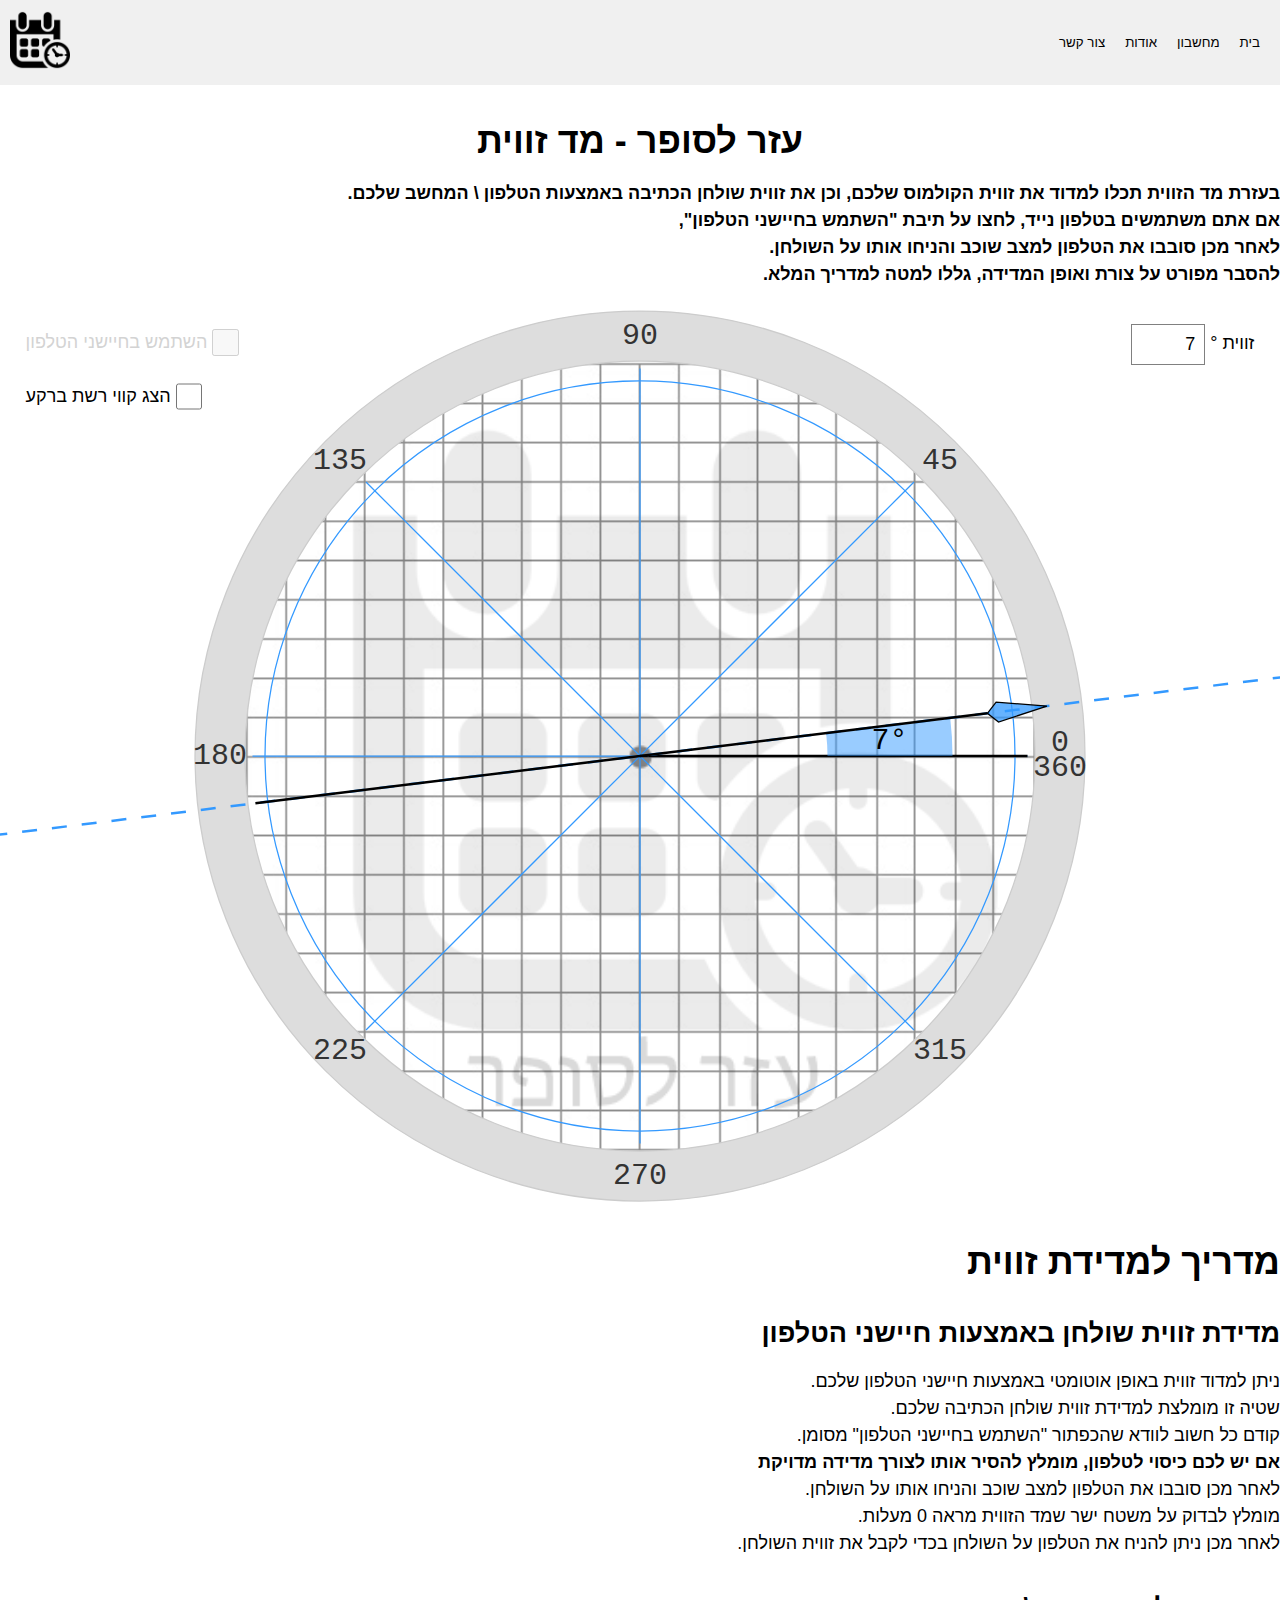
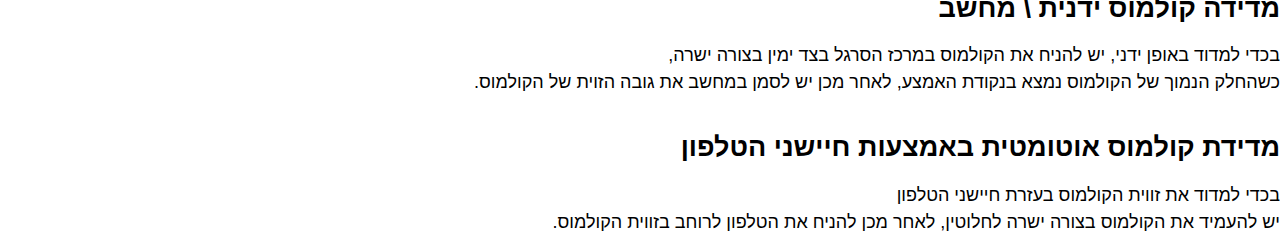
==== index.html @ 29a13357 "first commit" ====
<!DOCTYPE html>
<html lang="iw-il">

<head>
    <meta charset="utf-8">
    <title>עזר לסופר - מד זווית</title>
    <meta name="description"
        content="Online and mobile angle measurement tool. Measure angles online in degrees from 0° to 360°.">
    <meta name="keywords" content="angle, meter, protractor, degree, measure, online, mobile, accelerometer">
    <meta name="author" content="Xantorohara">
    <meta name="viewport" content="width=device-width, initial-scale=1">

    <meta name="application-name" content="Protractor online">
    <meta name="applicable-device" content="pc,mobile">
    <meta name="apple-mobile-web-app-capable" content="yes">
    <meta name="mobile-web-app-capable" content="yes">

    <meta property="og:title" content="Online angle meter">
    <meta property="og:site_name" content="Angle meter">
    <meta property="og:type" content="website">
    <meta property="og:url" content="https://angle-meter.github.io/">
    <meta property="og:image" content="https://angle-meter.github.io/images/screenshots/screenshot-wide.png">
    <meta property="og:description"
        content="This online protractor allows you to measure angles in degrees. Via an online angle meter by setting the angles manually. Or using a mobile angle meter that uses a built-in accelerometer to measure the tilt angle of the smartphone.">

    <!-- <script name="schema:software-application" type="application/ld+json">
        {
            "@context": "https://schema.org",
            "@type": "SoftwareApplication",
            "name": "Angle meter",
            "applicationCategory": "Utilities",
            "description": "Measure angles online in degrees from 0° to 360°",
            "screenshot ": "https://angle-meter.github.io/images/screenshots/screenshot-wide.png",
            "image ": "https://angle-meter.github.io/images/screenshots/screenshot-wide.png",
            "aggregateRating": {
                "@type": "AggregateRating",
                "ratingValue": 4.9,
                "reviewCount": 669
            },
            "offers": {
                "@type": "Offer",
                "price": 0,
                "category": "free"
            }
        }
    </script> -->

    <link rel="canonical" href="https://angle-meter.github.io/">
    <link rel="icon" type="image/x-icon" href="./logo/temp_logo.png">
    <link rel="shortcut icon" href="./logo/temp_logo.png">
    <link rel="apple-touch-icon" sizes="180x180" href="images/icons/apple-touch-icon.png">
    <link rel="icon" type="image/png" sizes="192x192" href="images/icons/icon-192.png">
    <link rel="icon" type="image/png" sizes="128x128" href="images/icons/icon-128.png">
    <link rel="icon" type="image/png" sizes="32x32" href="images/icons/favicon-32x32.png">
    <link rel="icon" type="image/png" sizes="16x16" href="images/icons/favicon-16x16.png">

    <link rel="stylesheet" type="text/css" href="styles.css?16">
    <link rel="stylesheet" type="text/css" href="styles-dark.css?10">

    <link rel="manifest" href="manifest.json">
    <script src="index.js?5"></script>
    <script async src="https://pagead2.googlesyndication.com/pagead/js/adsbygoogle.js?client=ca-pub-1603159259588268"
        crossorigin="anonymous"></script>

</head>
<!-- אזור תפריט עליון -->

<body dir="rtl">
    <div class="header">
        <div class="logo">
            <img src="/logo/temp_logo.png" alt="logo" />
        </div>

        <div class="navigation">
            <button class="nav-button">בית</button>
            <button class="nav-button">מחשבון</button>
            <button class="nav-button">אודות</button>
            <button class="nav-button">צור קשר</button>
        </div>
    </div>

    <!-- כותרת ראשית -->
    <div class="main-title">
        <h1>עזר לסופר - מד זווית</h1>
        <p>בעזרת מד הזווית תכלו למדוד את זווית הקולמוס שלכם, וכן את זווית שולחן הכתיבה באמצעות הטלפון \ המחשב שלכם.
            <br>
            אם אתם משתמשים בטלפון נייד, לחצו על תיבת "השתמש בחיישני הטלפון",
            <br>
            לאחר מכן סובבו את הטלפון למצב שוכב והניחו אותו על השולחן.
            <br>
            להסבר מפורט על צורת ואופן המדידה, גללו למטה למדריך המלא.
        </p>
    </div>



    <div id="box">
        <svg id="svg" viewBox="0 0 360 360" class="svg noselect">
            <circle class="svg-scale-circle-middle" cx="180" cy="180" r="168" />
            <circle class="svg-scale-circle-outer" cx="180" cy="180" r="178" />
            <circle class="svg-scale-circle-inner" cx="180" cy="180" r="158" />

            <text class="svg-scale-text" x="12" y="180">180</text>
            <text class="svg-scale-text" x="348" y="175">0</text>
            <text class="svg-scale-text" x="348" y="185">360</text>
            <text class="svg-scale-text" x="180" y="12">90</text>
            <text class="svg-scale-text" x="180" y="348">270</text>
            <text class="svg-scale-text" x="300" y="62">45</text>
            <text class="svg-scale-text" x="60" y="62">135</text>
            <text class="svg-scale-text" x="60" y="298">225</text>
            <text class="svg-scale-text" x="300" y="298">315</text>

            <circle class="svg-aux-circle" cx="180" cy="180" r="150" />
            <line class="svg-aux-line" x1="25" y1="180" x2="335" y2="180" />
            <line class="svg-aux-line" x1="25" y1="180" x2="335" y2="180" transform="rotate(45)" />
            <line class="svg-aux-line" x1="25" y1="180" x2="335" y2="180" transform="rotate(90)" />
            <line class="svg-aux-line" x1="25" y1="180" x2="335" y2="180" transform="rotate(135)" />
            <line class="svg-aux-base-line" x1="180" y1="180" x2="335" y2="180" />

            <circle id="arc" class="svg-arc-circle svg-animate" cx="180" cy="180" r="100" stroke-dasharray="628.32"
                stroke-dashoffset="-628.32" opacity="0.5" />

            <circle id="arcOpposite" class="svg-arc-opposite-circle svg-animate" cx="180" cy="180" r="50"
                stroke-dasharray="314.16" stroke-dashoffset="314.16" opacity="0" />

            <line id="pointerExtraLine" class="svg-pointer-extra-line svg-animate" x1="-1000" y1="180" x2="1000"
                y2="180" />
            <line id="pointerLine" class="svg-pointer-line svg-animate" x1="25" y1="180" x2="320" y2="180" />

            <path id="pointerMarker" class="svg-pointer-arrow svg-animate" d="M320,180l4,-4l20,4l-20,4Z" />
            <text id="arcText" class="svg-arc-text svg-animate" x="280" y="180" />
            <text id="arcOppositeText" class="svg-arc-opposite-text svg-animate" x="230" y="180" opacity="0" />
        </svg>
        <div id="accelerometer-panel">
            <input id="accelerometer-checkbox" type="checkbox" disabled>
            <label for="accelerometer-checkbox">השתמש בחיישני הטלפון</label>
        </div>
        <div id="Background-slots">
            <input id="Background-slots-checkbox" type="checkbox" >
            <label for="Background-slots-checkbox">הצג קווי רשת ברקע</label>
        </div>  
        <div id="angle-input-panel">
            <label for="angle-input">זווית °</label>
            <input id="angle-input" type="number" step="1">
        </div>
    </div>
    <div>
        <h1>מדריך למדידת זווית</h1>
        <div>
            <h2>מדידת זווית שולחן באמצעות חיישני הטלפון</h2>
            <p> ניתן למדוד זווית באופן אוטומטי באמצעות חיישני הטלפון שלכם.
                <br>
                שטיה זו מומלצת למדידת זווית שולחן הכתיבה שלכם.
                <br>
                קודם כל חשוב לוודא שהכפתור "השתמש בחיישני הטלפון" מסומן.
                <br>
                <b>אם יש לכם כיסוי לטלפון, מומלץ להסיר אותו לצורך מדידה מדויקת</b>
                <br>
                לאחר מכן סובבו את הטלפון למצב שוכב והניחו אותו על השולחן.
                <br>
                מומלץ לבדוק על משטח ישר שמד הזווית מראה 0 מעלות.
                <br>
                לאחר מכן ניתן להניח את הטלפון על השולחן בכדי לקבל את זווית השולחן.
            </p>   
            <h2>מדידה קולמוס ידנית \ מחשב</h2>
            <p>בכדי למדוד באופן ידני, יש להניח את הקולמוס במרכז הסרגל בצד ימין בצורה ישרה, 
                <br>
                כשהחלק הנמוך של הקולמוס נמצא בנקודת האמצע, לאחר מכן יש לסמן במחשב את גובה הזוית של הקולמוס.
                <br>
            </p>
            <h2>מדידת קולמוס אוטומטית באמצעות חיישני הטלפון</h2>
            <p>
                בכדי למדוד את זווית הקולמוס בעזרת חיישני הטלפון
                <br>
                יש להעמיד את הקולמוס בצורה ישרה לחלוטין, לאחר מכן להניח את הטלפון לרוחב בזווית הקולמוס.
            </p>
    </div>
    <script>
        init();
    </script>

    </div>

</body>

</html>
---- styles.css ----
html, body {
    width: 100%;
    height: 100%;
}

html {
    font-size: 18px;
    font-family: Roboto, Helvetica, Arial, sans-serif;
}

* {
    padding: 0;
    margin: 0;
    outline: none;
}

/* אזור עליון */
.header {
    display: flex;
    align-items: center;
    justify-content: space-between;
    flex-direction: row-reverse;
    background-color: #f0f0f0;
    padding: 10px;
  }
  
  .header img {
    width: 60px;
    height: 60px;
  }
  
  .header .navigation {
    display: flex;
  }
  
  .header .nav-button {
    background-color: transparent;
    border: none;
    margin: 0 10px;
    cursor: pointer;
    color: #000;
  }
  
  .header .nav-button:hover {
    color: #ff0000;
    /* צבע כאשר מעבירים את העכבר מעל הכפתור */
  }

/* כותרת ראשית*/
.main-title {
    text-align: center;
    font-size: 2rem;
    font-weight: bold;
    margin: 1rem 0;
}

/*app*/
#box {
    position: relative;
    width: 100%;
    height: 100%;
    -webkit-touch-callout: none;
    -webkit-user-select: none;
    -moz-user-select: none;
    -ms-user-select: none;
    user-select: none;
    cursor: crosshair;
}

#angle-input-panel {
    position: absolute;
    top: 2%;
    right: 2%;
    max-width: 47%;
    font-size: large;
    line-height: 2em;
}

#accelerometer-panel {
    position: absolute;
    top: 2%;
    left: 2%;
    max-width: 47%;
    font-size: large;
    line-height: 2em;
}
/* רקע קווי רשת */
#Background-slots {
    position: absolute;
    top: 8%;
    left: 2%;
    max-width: 47%;
    font-size: large;
    line-height: 2em;
}
#Background-slots-checkbox {
    height: 2em;
    width: 2em;
    vertical-align: middle;
}

#angle-input {
    font-size: inherit;
    vertical-align: middle;
    border: solid gray 1px;
    padding: 0.5em;
    width: 3em;
}

#angle-input:read-only {
    background-color: lightgray;
}

#accelerometer-checkbox {
    height: 2em;
    width: 2em;
    vertical-align: middle;
}

#accelerometer-checkbox:disabled + label {
    color: lightgray;
}

#svg {
    position: absolute;
    top: 50%;
    left: 50%;
    transform: translate(-50%, -50%);
    width: 100%;
    height: 100%;
    shape-rendering: geometricPrecision;
    background-position: center;
    background-repeat: no-repeat;
    /* דמות בתוך החוגה */
    background-image: url('images/amsler-grid.png');
    background-size: contain;
}

circle, line, text, path {
    fill: none;
    transform-origin: center;
}

.svg-animate {
    transition: all 0.5s;
}

.svg-scale-circle-outer {
    stroke: #CCC;
    stroke-width: 0.5;
}

.svg-scale-circle-middle {
    stroke: #DDD;
    stroke-width: 20;
}

.svg-scale-circle-inner {
    stroke: #CCC;
    stroke-width: 0.5;
}

.svg-aux-circle, .svg-aux-line {
    stroke: #39F;
    stroke-width: 0.5;
}

.svg-aux-base-line {
    stroke: black;
    stroke-width: 1;
}

.svg-scale-text {
    font-size: 12px;
    font-family: Lucida Console, monospace;
    fill: #333;
    text-anchor: middle;
    alignment-baseline: middle;
    dominant-baseline: middle;
}

.svg-arc-circle, .svg-arc-opposite-circle {
    stroke: #39F;
    stroke-width: 50;
}

.svg-arc-opposite-circle {
    stroke: #F00;
}

.svg-arc-text, .svg-arc-opposite-text {
    font-size: 12px;
    font-family: Lucida Console, monospace;
    fill: black;
    alignment-baseline: middle;
    text-anchor: middle;
}

.svg-pointer-line {
    stroke: black;
}

.svg-pointer-extra-line {
    stroke: #39F;
    stroke-dasharray: 6 6;
    stroke-dashoffset: 5;
}

.svg-pointer-arrow {
    fill: #39F;
    fill-opacity: 0.75;
    stroke: black;
    stroke-width: 0.5;
}

/*text*/
.content {
    padding: 1rem 20%;
    margin-bottom: 2rem;
}

h1 {
    font-size: 2rem;
    line-height: 2.25rem;
    margin: 2rem 0 1rem 0;
}

h2 {
    font-size: 1.5rem;
    line-height: 1.75rem;
    margin: 2rem 0 1rem 0;
}

h3 {
    font-size: 1.25rem;
    line-height: 1.5rem;
    margin: 1rem 0;
}

p {
    font-size: 1rem;
    line-height: 1.5rem;
    text-align: justify;
    margin: 1rem 0;
}

p:after {
    content: '';
    display: block;
    clear: both;
}

ul {
    list-style: inside;
    line-height: 1.5rem;
}

ul.refs {
    list-style: inside;
    font-size: 1.25rem;
    line-height: 2.5rem;
}

.home-ref {
    font-size: 1.25rem;
    line-height: 2.5rem;
}

.info {
    display: flex;
    align-items: center;
    justify-content: space-between;
    gap: 2rem;
    margin-bottom: 2rem;
}

.info p, .info img {
    flex-grow: 1;
    flex-basis: 50%;
}

.info img {
    max-width: 50%;
    padding: 1rem;
    border: solid 1px #DDD;
    border-radius: 5px;
    box-shadow: 1px 1px 10px #EEE;
}

.samples {
    display: flex;
    justify-content: center;
    flex-wrap: wrap;
}

.sample {
    padding: 1rem;
    flex-grow: 1;
    flex-basis: 0;
    margin: 1rem;
    text-align: center;
    border: solid 1px #DDD;
    border-radius: 5px;
    box-shadow: 1px 1px 10px #EEE;
}

.sample img {
    width: 240px;
    margin: 10px;
}

.sample h3, .sample p {
    text-align: center;
}

#copy {
    text-align: center;
    padding: 1rem;
}

.adsbygoogle {
    text-align: center;
}

@media only screen and (max-width: 600px) {
    .content {
        padding: 1rem;
    }

    .info {
        display: block;
        text-align: center;
    }

    .info img {
        max-width: 75%;
    }
}
---- styles-dark.css ----
@media (prefers-color-scheme: dark) {
    body {
        background-color: #333;
        color: #CCC;
    }

    .svg {
        background-color: black;
    }

    .svg-aux-circle {
        stroke: #888888;
        stroke-width: 0.5;
    }

    .svg-aux-line {
        stroke: #888888;
        stroke-width: 0.5;
    }

    .svg-pointer-line {
        stroke: #0088FF;
    }

    .svg-scale-text {
        fill: #888;
    }

    .svg-scale-circle-outer {
        stroke: #333;
        stroke-width: 0.5;
    }

    .svg-scale-circle-middle {
        stroke: #111;
        stroke-width: 20;
    }

    .svg-scale-circle-inner {
        stroke: #222;
        stroke-width: 0.5;
    }

    .info img, .sample {
        border: solid 1px #666;
        border-radius: 5px;
        box-shadow: 1px 1px 10px #111;
    }
    a {
        color: #08F;
    }
}
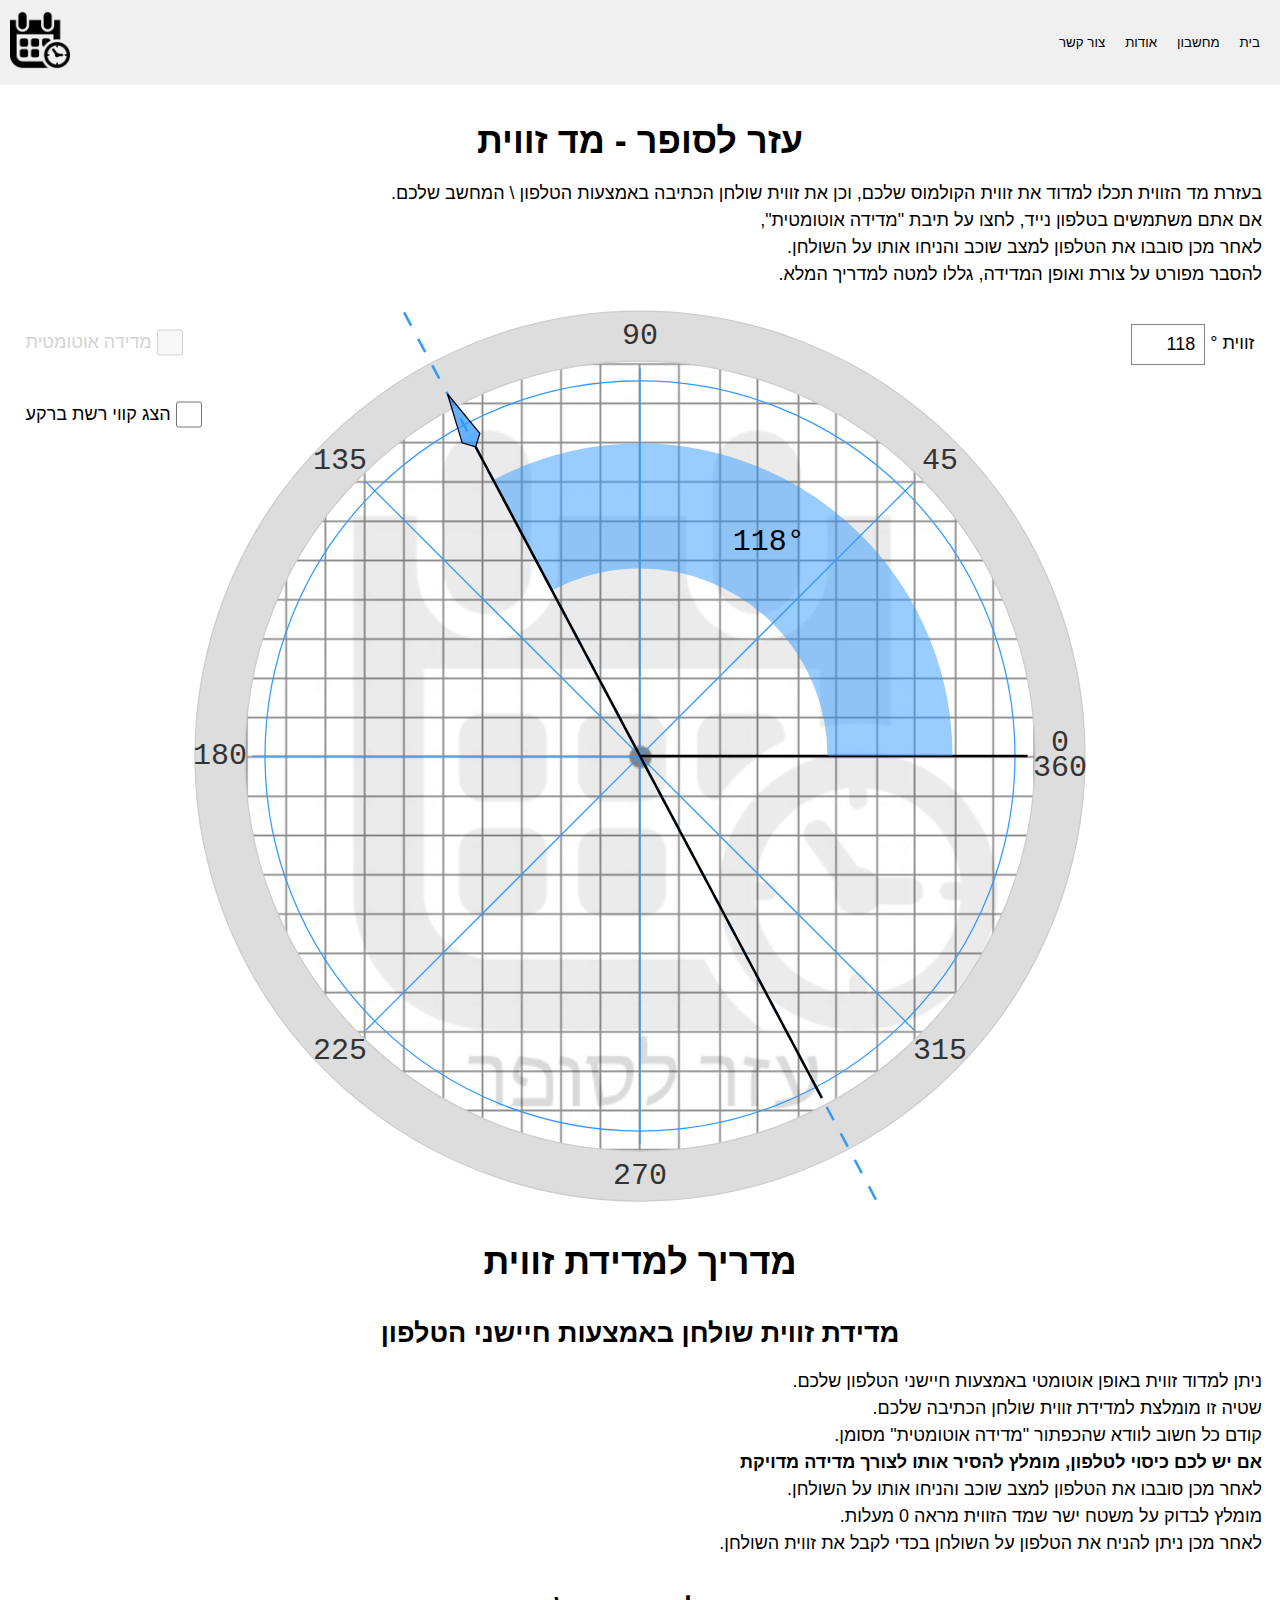
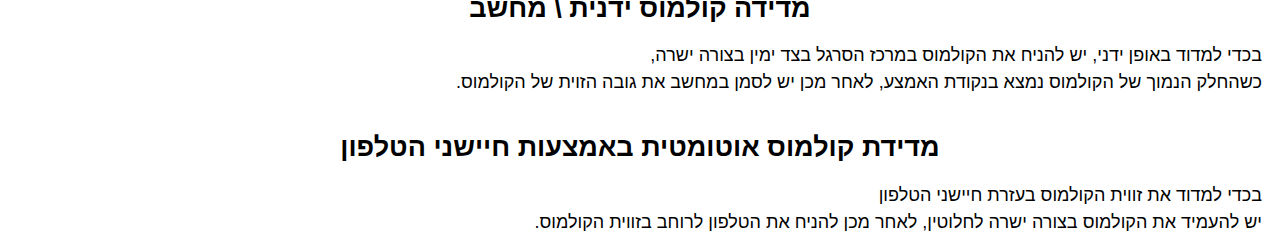
==== commit 231b80b3: "fixed phone display" ====
--- a/index.html
+++ b/index.html
@@ -84,7 +84,7 @@
         <h1>עזר לסופר - מד זווית</h1>
         <p>בעזרת מד הזווית תכלו למדוד את זווית הקולמוס שלכם, וכן את זווית שולחן הכתיבה באמצעות הטלפון \ המחשב שלכם.
             <br>
-            אם אתם משתמשים בטלפון נייד, לחצו על תיבת "השתמש בחיישני הטלפון",
+            אם אתם משתמשים בטלפון נייד, לחצו על תיבת "מדידה אוטומטית",
             <br>
             לאחר מכן סובבו את הטלפון למצב שוכב והניחו אותו על השולחן.
             <br>
@@ -133,7 +133,7 @@
         </svg>
         <div id="accelerometer-panel">
             <input id="accelerometer-checkbox" type="checkbox" disabled>
-            <label for="accelerometer-checkbox">השתמש בחיישני הטלפון</label>
+            <label for="accelerometer-checkbox">מדידה אוטומטית</label>
         </div>
         <div id="Background-slots">
             <input id="Background-slots-checkbox" type="checkbox" >
@@ -144,7 +144,7 @@
             <input id="angle-input" type="number" step="1">
         </div>
     </div>
-    <div>
+    <div id="text-heder-box">
         <h1>מדריך למדידת זווית</h1>
         <div>
             <h2>מדידת זווית שולחן באמצעות חיישני הטלפון</h2>
@@ -152,7 +152,7 @@
                 <br>
                 שטיה זו מומלצת למדידת זווית שולחן הכתיבה שלכם.
                 <br>
-                קודם כל חשוב לוודא שהכפתור "השתמש בחיישני הטלפון" מסומן.
+                קודם כל חשוב לוודא שהכפתור "מדידה אוטומטית" מסומן.
                 <br>
                 <b>אם יש לכם כיסוי לטלפון, מומלץ להסיר אותו לצורך מדידה מדויקת</b>
                 <br>
--- a/styles.css
+++ b/styles.css
@@ -49,9 +49,12 @@
 /* כותרת ראשית*/
 .main-title {
     text-align: center;
-    font-size: 2rem;
-    font-weight: bold;
-    margin: 1rem 0;
+   
+    margin: 1rem ;
+}
+#text-heder-box{
+    text-align: center;
+    margin: 1rem ;
 }
 
 /*app*/
@@ -87,7 +90,7 @@
 /* רקע קווי רשת */
 #Background-slots {
     position: absolute;
-    top: 8%;
+    top: 10%;
     left: 2%;
     max-width: 47%;
     font-size: large;
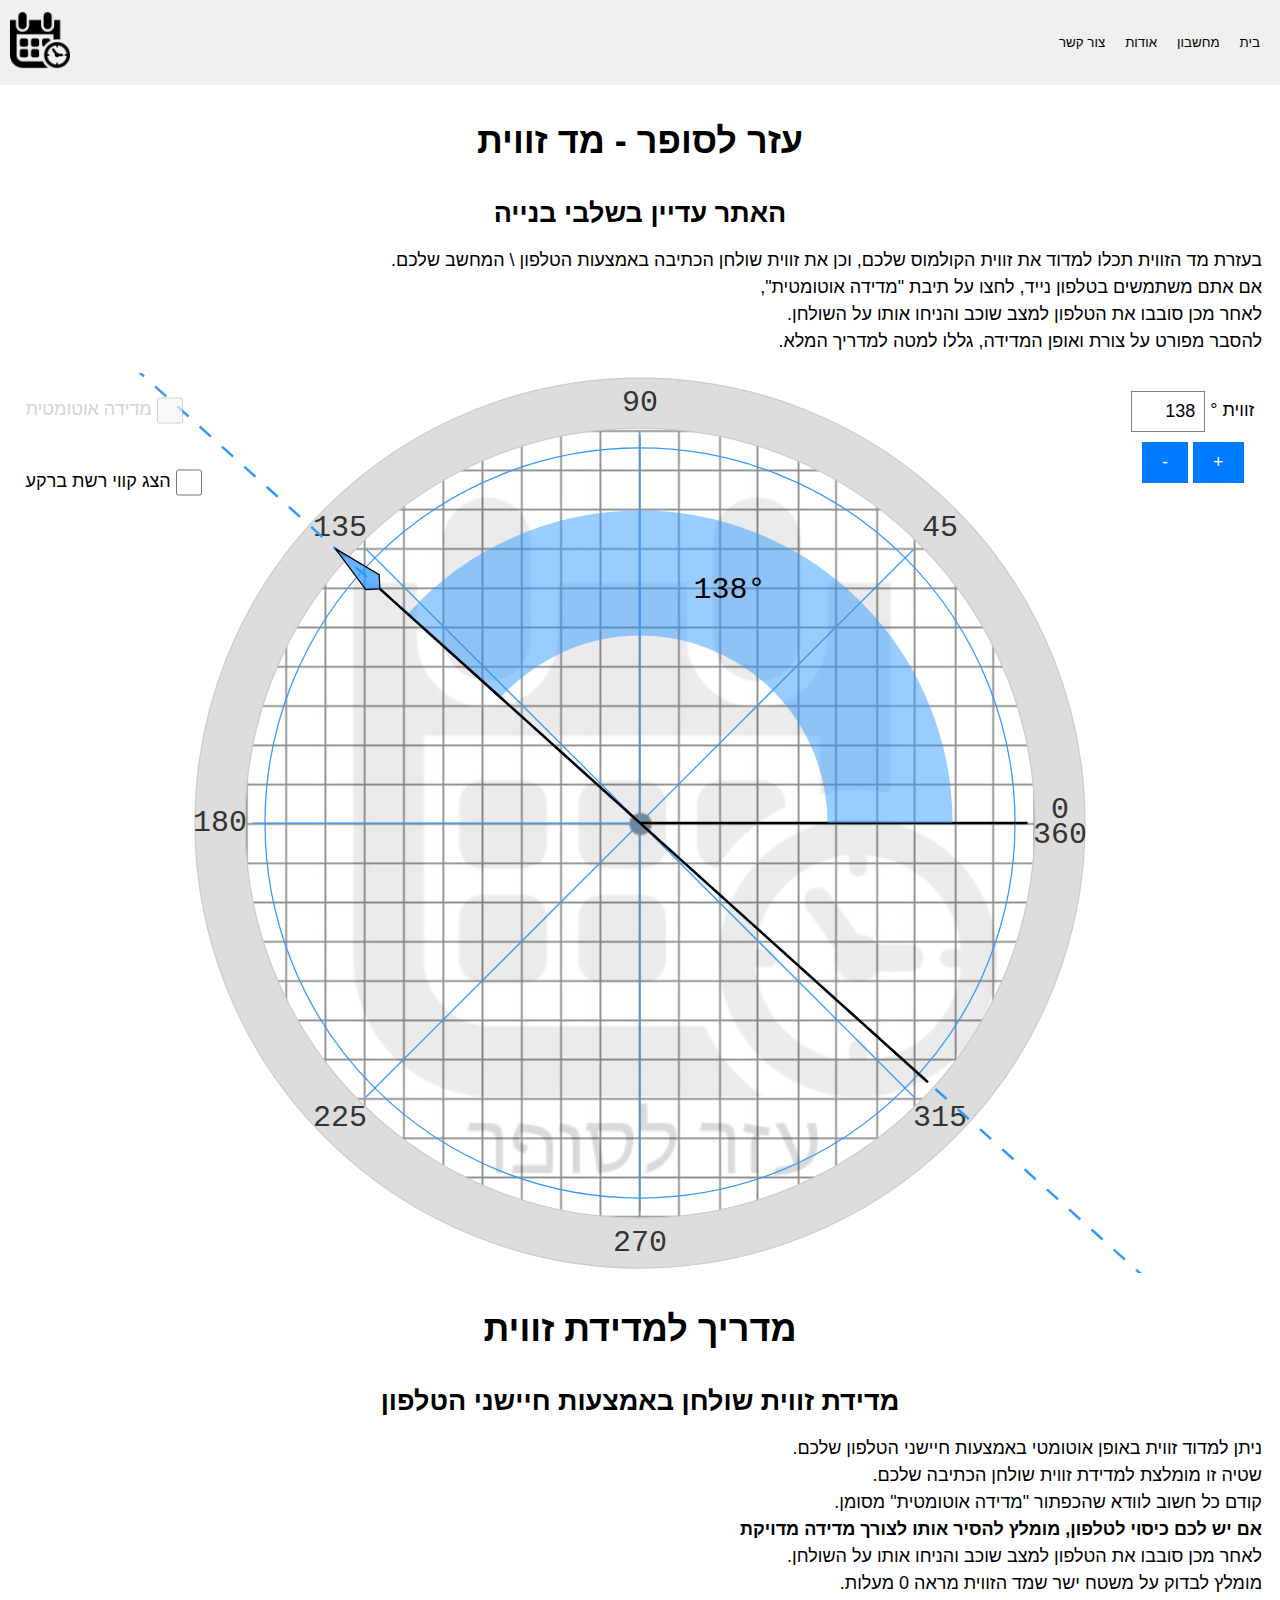
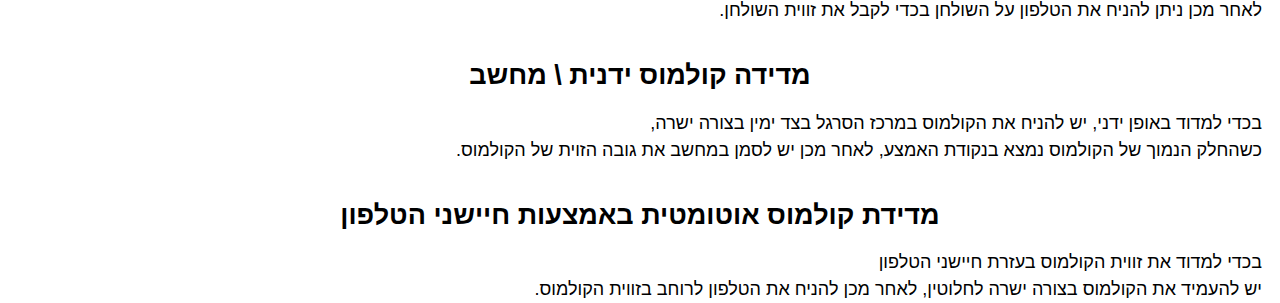
==== commit 32c73867: "add button" ====
--- a/index.html
+++ b/index.html
@@ -22,28 +22,6 @@
     <meta property="og:image" content="https://angle-meter.github.io/images/screenshots/screenshot-wide.png">
     <meta property="og:description"
         content="This online protractor allows you to measure angles in degrees. Via an online angle meter by setting the angles manually. Or using a mobile angle meter that uses a built-in accelerometer to measure the tilt angle of the smartphone.">
-
-    <!-- <script name="schema:software-application" type="application/ld+json">
-        {
-            "@context": "https://schema.org",
-            "@type": "SoftwareApplication",
-            "name": "Angle meter",
-            "applicationCategory": "Utilities",
-            "description": "Measure angles online in degrees from 0° to 360°",
-            "screenshot ": "https://angle-meter.github.io/images/screenshots/screenshot-wide.png",
-            "image ": "https://angle-meter.github.io/images/screenshots/screenshot-wide.png",
-            "aggregateRating": {
-                "@type": "AggregateRating",
-                "ratingValue": 4.9,
-                "reviewCount": 669
-            },
-            "offers": {
-                "@type": "Offer",
-                "price": 0,
-                "category": "free"
-            }
-        }
-    </script> -->
 
     <link rel="canonical" href="https://angle-meter.github.io/">
     <link rel="icon" type="image/x-icon" href="./logo/temp_logo.png">
@@ -73,7 +51,7 @@
 
         <div class="navigation">
             <button class="nav-button">בית</button>
-            <button class="nav-button">מחשבון</button>
+            <button class="nav-button"><a href="https://new-project-staam.vercel.app/">מחשבון</a></button>
             <button class="nav-button">אודות</button>
             <button class="nav-button">צור קשר</button>
         </div>
@@ -81,7 +59,8 @@
 
     <!-- כותרת ראשית -->
     <div class="main-title">
-        <h1>עזר לסופר - מד זווית</h1>
+        <h1>עזר לסופר - מד זווית </h1>
+        <h2>האתר עדיין בשלבי בנייה</h2>
         <p>בעזרת מד הזווית תכלו למדוד את זווית הקולמוס שלכם, וכן את זווית שולחן הכתיבה באמצעות הטלפון \ המחשב שלכם.
             <br>
             אם אתם משתמשים בטלפון נייד, לחצו על תיבת "מדידה אוטומטית",
@@ -136,12 +115,18 @@
             <label for="accelerometer-checkbox">מדידה אוטומטית</label>
         </div>
         <div id="Background-slots">
-            <input id="Background-slots-checkbox" type="checkbox" >
+            <input id="Background-slots-checkbox" type="checkbox">
             <label for="Background-slots-checkbox">הצג קווי רשת ברקע</label>
-        </div>  
+        </div>
         <div id="angle-input-panel">
-            <label for="angle-input">זווית °</label>
-            <input id="angle-input" type="number" step="1">
+            <div>
+                <label for="angle-input">זווית °</label>
+                <input id="angle-input" type="number" step="1">
+            </div>
+            <div>
+                <button id="angle-input+" class="angle-input-button">+</button>
+                <button id="angle-input-" class="angle-input-button">-</button>
+            </div>
         </div>
     </div>
     <div id="text-heder-box">
@@ -161,9 +146,9 @@
                 מומלץ לבדוק על משטח ישר שמד הזווית מראה 0 מעלות.
                 <br>
                 לאחר מכן ניתן להניח את הטלפון על השולחן בכדי לקבל את זווית השולחן.
-            </p>   
+            </p>
             <h2>מדידה קולמוס ידנית \ מחשב</h2>
-            <p>בכדי למדוד באופן ידני, יש להניח את הקולמוס במרכז הסרגל בצד ימין בצורה ישרה, 
+            <p>בכדי למדוד באופן ידני, יש להניח את הקולמוס במרכז הסרגל בצד ימין בצורה ישרה,
                 <br>
                 כשהחלק הנמוך של הקולמוס נמצא בנקודת האמצע, לאחר מכן יש לסמן במחשב את גובה הזוית של הקולמוס.
                 <br>
@@ -174,10 +159,10 @@
                 <br>
                 יש להעמיד את הקולמוס בצורה ישרה לחלוטין, לאחר מכן להניח את הטלפון לרוחב בזווית הקולמוס.
             </p>
-    </div>
-    <script>
-        init();
-    </script>
+        </div>
+        <script>
+            init();
+        </script>
 
     </div>
 
--- a/styles.css
+++ b/styles.css
@@ -45,6 +45,15 @@
     color: #ff0000;
     /* צבע כאשר מעבירים את העכבר מעל הכפתור */
   }
+  .header a {
+    text-decoration: none;
+    color: #000;
+  }
+  .header a:hover {
+    color: #ff0000;
+    /* צבע כאשר מעבירים את העכבר מעל הכפתור */
+  }
+
 
 /* כותרת ראשית*/
 .main-title {
@@ -77,6 +86,19 @@
     max-width: 47%;
     font-size: large;
     line-height: 2em;
+    display: flex;
+    flex-direction: column;
+    align-content: center;
+    align-items: center;
+}
+.angle-input-button {
+    background-color: #007bff;
+    color: #fff;
+    border: none;
+    padding: 10px 20px;
+    font-size: 18px;
+    cursor: pointer;
+    margin-top: 10px;
 }
 
 #accelerometer-panel {
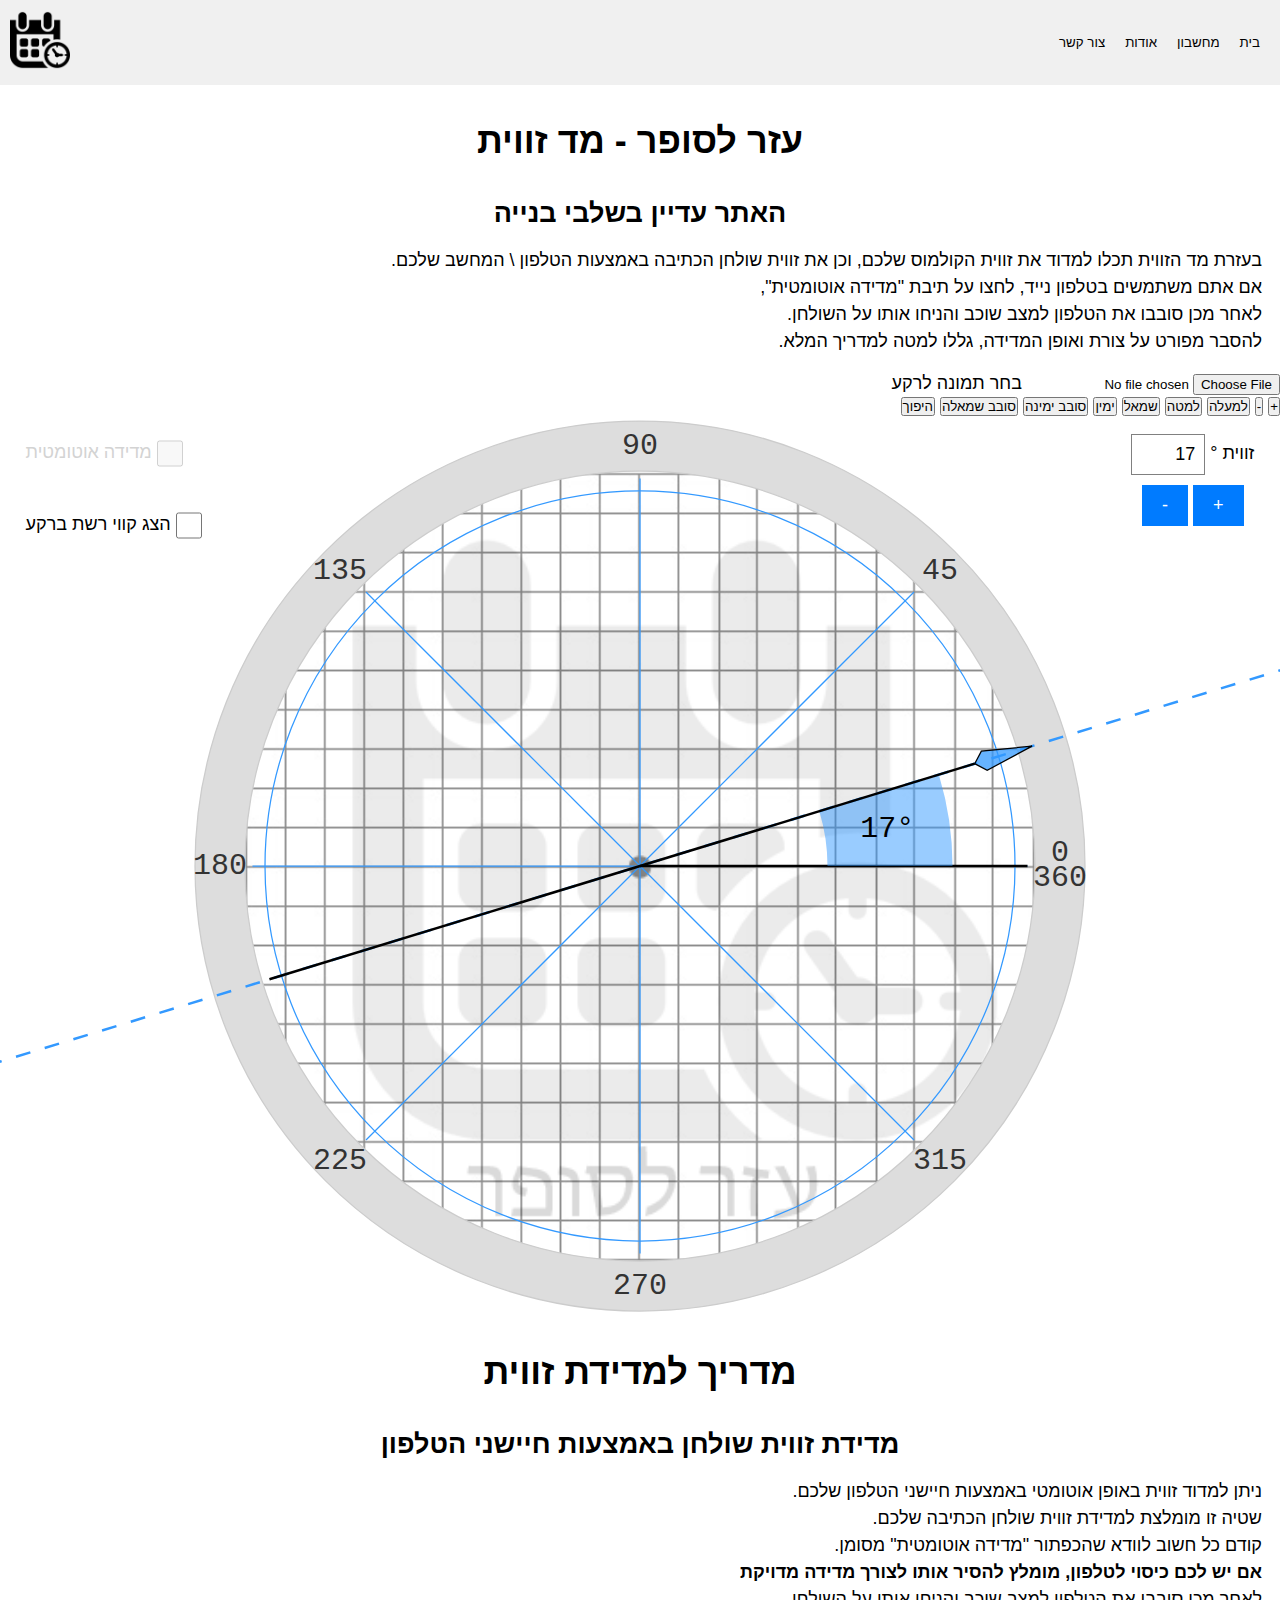
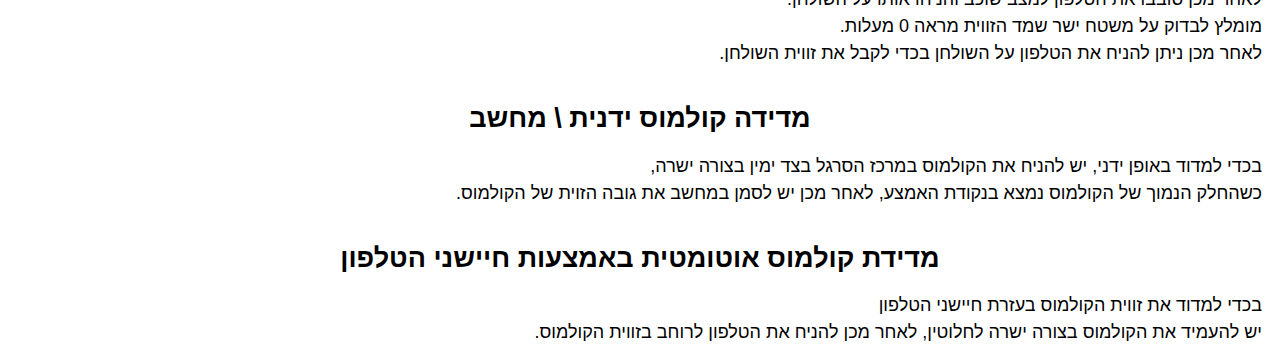
==== commit 1e55b19c: "add button to image and edit meta data" ====
--- a/index.html
+++ b/index.html
@@ -1,12 +1,12 @@
 <!DOCTYPE html>
-<html lang="iw-il">
+<html lang="he-IL">
 
 <head>
     <meta charset="utf-8">
     <title>עזר לסופר - מד זווית</title>
     <meta name="description"
-        content="Online and mobile angle measurement tool. Measure angles online in degrees from 0° to 360°.">
-    <meta name="keywords" content="angle, meter, protractor, degree, measure, online, mobile, accelerometer">
+        content="כלי עזר לסופרי סתם למדידת זוויות">
+    <meta name="keywords" content="angle, meter, protractor, degree, measure, online, mobile, accelerometer,מד זווית, סופר סתם, קולמוס">
     <meta name="author" content="Xantorohara">
     <meta name="viewport" content="width=device-width, initial-scale=1">
 
@@ -15,13 +15,13 @@
     <meta name="apple-mobile-web-app-capable" content="yes">
     <meta name="mobile-web-app-capable" content="yes">
 
-    <meta property="og:title" content="Online angle meter">
-    <meta property="og:site_name" content="Angle meter">
+    <meta property="og:title" content="מד זווית מקוון לסופרים">
+    <meta property="og:site_name" content="מד זווית - עזר לסופר">
     <meta property="og:type" content="website">
-    <meta property="og:url" content="https://angle-meter.github.io/">
-    <meta property="og:image" content="https://angle-meter.github.io/images/screenshots/screenshot-wide.png">
+    <meta property="og:url" content="עזר לסופר y.d.">
+    <meta property="og:image" content="https://lh3.googleusercontent.com/fife/[base64]w1920-h883">
     <meta property="og:description"
-        content="This online protractor allows you to measure angles in degrees. Via an online angle meter by setting the angles manually. Or using a mobile angle meter that uses a built-in accelerometer to measure the tilt angle of the smartphone.">
+        content="באתר תכלו למדוד את זווית השולחן או הקולמוס שלכם, בדרך שהכי נוחה וקלה עבורכם, מדידה אוטומטית באמצעות הסמרטפון, מדידה מצילום ומדידה ידנית">
 
     <link rel="canonical" href="https://angle-meter.github.io/">
     <link rel="icon" type="image/x-icon" href="./logo/temp_logo.png">
@@ -70,10 +70,27 @@
             להסבר מפורט על צורת ואופן המדידה, גללו למטה למדריך המלא.
         </p>
     </div>
-
-
+    <!-- כפתור בחירת תמונה לרקע -->
+    <div>
+        <input type="file" id="bgImageFile" name="bgImageFile" accept="image/*">
+        <label for="bgImageFile">בחר תמונה לרקע</label>
+    </div>
+    <button onclick="zoomIn()">+</button>
+    <button onclick="zoomOut()">-</button>
+    <button onclick="moveImageUp()">למעלה</button>
+    <button onclick="moveImageDown()">למטה</button>
+    <button onclick="moveImageLeft()">שמאל</button>
+    <button onclick="moveImageRight()">ימין</button>
+    <button onclick="rotateImageRight()">סובב ימינה</button>
+    <button onclick="rotateImageLeft()">סובב שמאלה</button>
+    <button onclick="flipImage()">היפוך</button>
 
     <div id="box">
+            <!-- כפתורים לשינוי גודל תמונה -->
+    <img id="bgImage" src="./images/amsler-grid.png">
+    
+
+
         <svg id="svg" viewBox="0 0 360 360" class="svg noselect">
             <circle class="svg-scale-circle-middle" cx="180" cy="180" r="168" />
             <circle class="svg-scale-circle-outer" cx="180" cy="180" r="178" />
@@ -163,6 +180,59 @@
         <script>
             init();
         </script>
+        <script>
+            // הוזזת תמונה
+            var sizeVal = 100; // התחל ב-100%
+            var leftVal = 50; // התחל ב-50px
+            var rightVal = 50; // התחל ב-50px
+            var topVal = 50; // התחל ב-0px
+            var bottomVal = 50; // התחל ב-0px
+            var angleVal = 0; // התחל ב-0 מעלות
+
+            function zoomIn() {
+                sizeVal += 1; // הוסף 1% לגודל
+                document.getElementById('bgImage').style.height = sizeVal + '%';
+            }
+            function zoomOut() {
+                sizeVal -= 1; // הורד 1% לגודל
+                document.getElementById('bgImage').style.height = sizeVal + '%';
+            }
+
+            function moveImageDown() {
+                topVal += 0.1; 
+                document.getElementById('bgImage').style.top = topVal + '%';
+            }
+            function moveImageUp() {
+                topVal -= 0.1; 
+                document.getElementById('bgImage').style.top = topVal + '%';
+            }
+            function moveImageRight() {
+                leftVal += 0.1; // הוסף 0.1% למיקום שמאל
+                document.getElementById('bgImage').style.left = leftVal + '%';
+            }
+            function moveImageLeft() {
+                leftVal -= 0.1; // הוסף 0.1% למיקום ימין
+                document.getElementById('bgImage').style.left = leftVal + '%';
+            }
+
+            function rotateImageRight() {
+                angleVal += 0.1; // הוסף 0.1 מעלות לזווית
+                document.getElementById('bgImage').style.transform = "" //נצרך למניעת שיבוש
+                document.getElementById('bgImage').style.transform += 'translate(-50%, -50%) rotate(' + angleVal + 'deg)';
+               
+            }
+            function rotateImageLeft() {
+                angleVal -= 0.1; // הורד 0.1 מעלות לזווית
+                document.getElementById('bgImage').style.transform = "" //נצרך למניעת שיבוש
+                document.getElementById('bgImage').style.transform += 'translate(-50%, -50%) rotate(' + angleVal + 'deg)';
+               
+            }
+            function flipImage() {
+                document.getElementById('bgImage').style.transform = "" //נצרך למניעת שיבוש
+                document.getElementById('bgImage').style.transform += 'translate(-50%, -50%) rotate(' + angleVal + 'deg)' + 'rotateY(3.142rad)';
+               
+            }
+        </script>   
 
     </div>
 
--- a/styles.css
+++ b/styles.css
@@ -65,6 +65,26 @@
     text-align: center;
     margin: 1rem ;
 }
+
+
+/* טסט תמונה */
+#bgImage {
+    position: absolute;
+    height: 100%;
+    top: 50%;
+    left: 50%;
+    transform: translate(-50%, -50%);
+    /* transform: rotate(90deg); */
+    /* transform: translate(-50%, -50%) rotate(90deg); */
+
+}
+@media only screen and (max-width: 600px) {
+    #bgImage {
+        height: 100vw;
+    
+    }
+}
+
 
 /*app*/
 #box {
@@ -109,7 +129,7 @@
     font-size: large;
     line-height: 2em;
 }
-/* רקע קווי רשת */
+/* רקע קווי רשת כפתור */
 #Background-slots {
     position: absolute;
     top: 10%;
@@ -156,9 +176,10 @@
     shape-rendering: geometricPrecision;
     background-position: center;
     background-repeat: no-repeat;
-    /* דמות בתוך החוגה */
-    background-image: url('images/amsler-grid.png');
-    background-size: contain;
+
+    /* רקע חוגה*/
+    /* background-image: url('images/amsler-grid.png');
+    background-size: contain; */
 }
 
 circle, line, text, path {
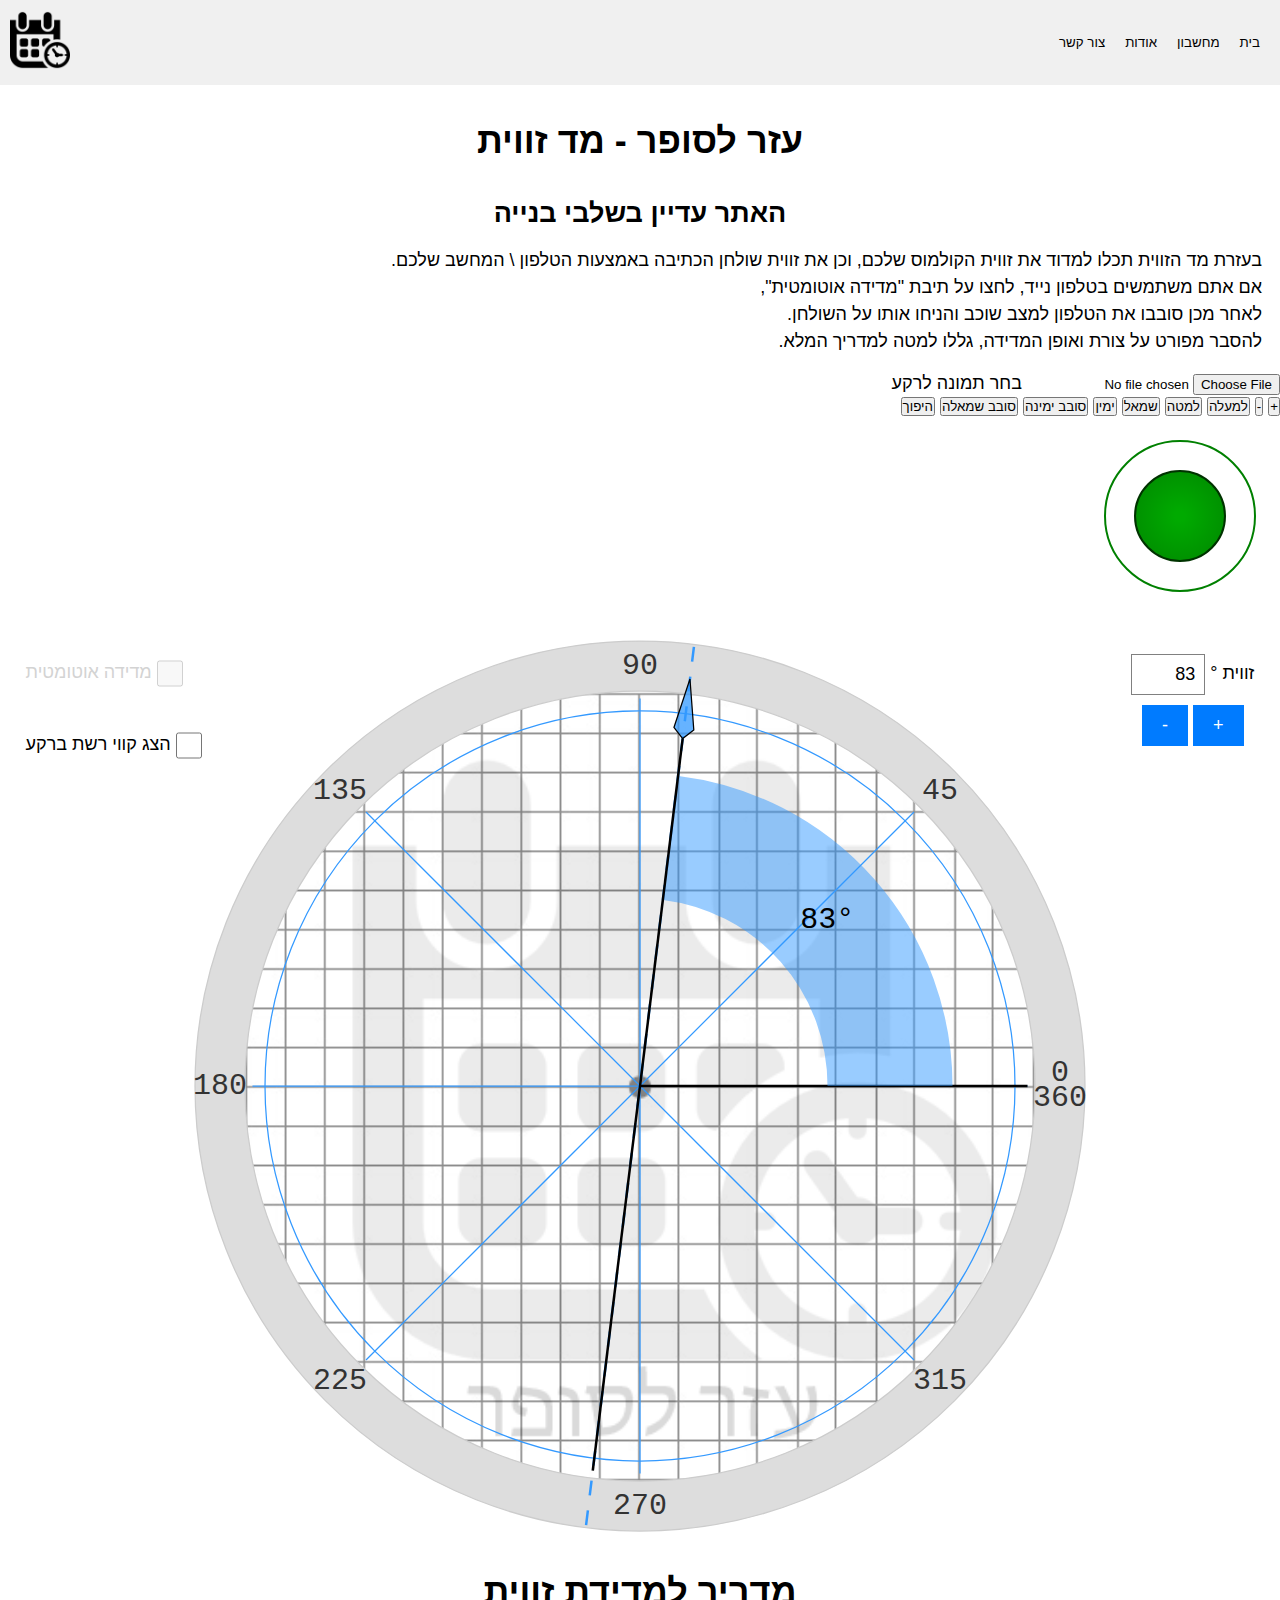
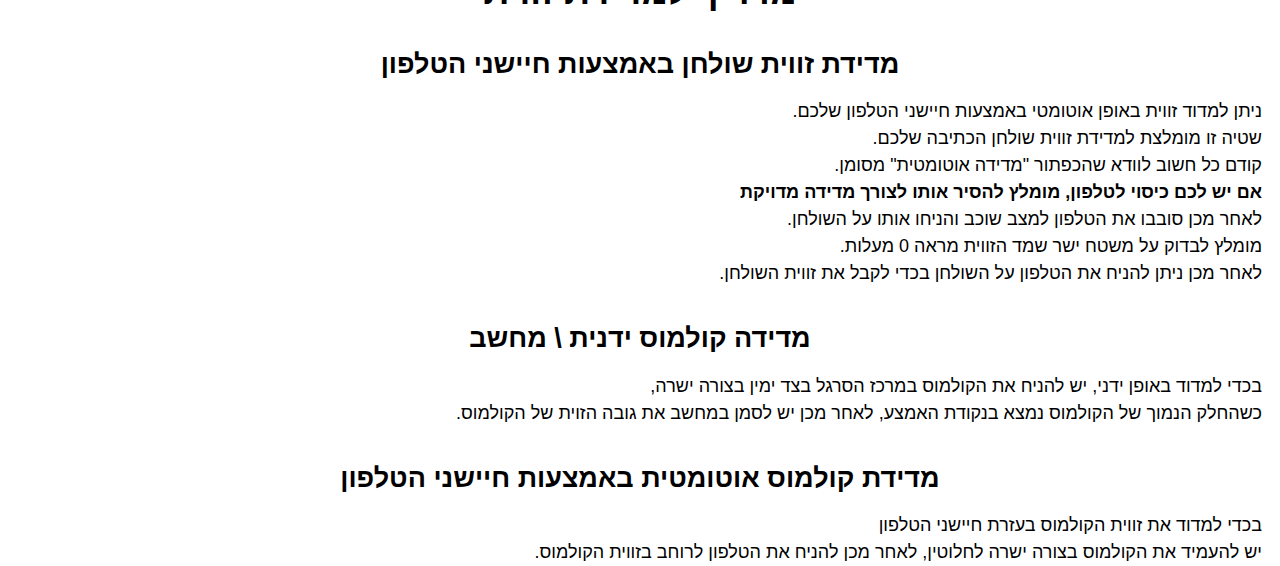
==== commit b616045f: "add code" ====
--- a/index.html
+++ b/index.html
@@ -4,9 +4,9 @@
 <head>
     <meta charset="utf-8">
     <title>עזר לסופר - מד זווית</title>
-    <meta name="description"
-        content="כלי עזר לסופרי סתם למדידת זוויות">
-    <meta name="keywords" content="angle, meter, protractor, degree, measure, online, mobile, accelerometer,מד זווית, סופר סתם, קולמוס">
+    <meta name="description" content="כלי עזר לסופרי סתם למדידת זוויות">
+    <meta name="keywords"
+        content="angle, meter, protractor, degree, measure, online, mobile, accelerometer,מד זווית, סופר סתם, קולמוס">
     <meta name="author" content="Xantorohara">
     <meta name="viewport" content="width=device-width, initial-scale=1">
 
@@ -19,7 +19,8 @@
     <meta property="og:site_name" content="מד זווית - עזר לסופר">
     <meta property="og:type" content="website">
     <meta property="og:url" content="עזר לסופר y.d.">
-    <meta property="og:image" content="https://lh3.googleusercontent.com/fife/[base64]w1920-h883">
+    <meta property="og:image"
+        content="https://lh3.googleusercontent.com/fife/[base64]w1920-h883">
     <meta property="og:description"
         content="באתר תכלו למדוד את זווית השולחן או הקולמוס שלכם, בדרך שהכי נוחה וקלה עבורכם, מדידה אוטומטית באמצעות הסמרטפון, מדידה מצילום ומדידה ידנית">
 
@@ -77,18 +78,21 @@
     </div>
     <button onclick="zoomIn()">+</button>
     <button onclick="zoomOut()">-</button>
-    <button onclick="moveImageUp()">למעלה</button>
+    <!-- <button onmousedown="moveImageUp()">למעלה</button> -->
+    <button onmousedown="moveImageUpStart()" onmouseup="moveImageUpEnd()">למעלה</button>
     <button onclick="moveImageDown()">למטה</button>
     <button onclick="moveImageLeft()">שמאל</button>
-    <button onclick="moveImageRight()">ימין</button>
+    <button onmousedown="moveImageRightStart()" onmouseup="moveImageRightEnd()">ימין</button>
     <button onclick="rotateImageRight()">סובב ימינה</button>
     <button onclick="rotateImageLeft()">סובב שמאלה</button>
     <button onclick="flipImage()">היפוך</button>
-
+<!-- דיב גויסטיק -->
+<div id="joyDiv" style="width:200px;height:200px;margin-bottom:20px;"></div>
     <div id="box">
-            <!-- כפתורים לשינוי גודל תמונה -->
-    <img id="bgImage" src="./images/amsler-grid.png">
-    
+         
+        <!-- כפתורים לשינוי גודל תמונה -->
+        <img id="bgImage" src="./images/amsler-grid.png">
+
 
 
         <svg id="svg" viewBox="0 0 360 360" class="svg noselect">
@@ -177,64 +181,107 @@
                 יש להעמיד את הקולמוס בצורה ישרה לחלוטין, לאחר מכן להניח את הטלפון לרוחב בזווית הקולמוס.
             </p>
         </div>
-        <script>
-            init();
-        </script>
-        <script>
-            // הוזזת תמונה
-            var sizeVal = 100; // התחל ב-100%
-            var leftVal = 50; // התחל ב-50px
-            var rightVal = 50; // התחל ב-50px
-            var topVal = 50; // התחל ב-0px
-            var bottomVal = 50; // התחל ב-0px
-            var angleVal = 0; // התחל ב-0 מעלות
-
-            function zoomIn() {
-                sizeVal += 1; // הוסף 1% לגודל
-                document.getElementById('bgImage').style.height = sizeVal + '%';
-            }
-            function zoomOut() {
-                sizeVal -= 1; // הורד 1% לגודל
-                document.getElementById('bgImage').style.height = sizeVal + '%';
-            }
-
-            function moveImageDown() {
-                topVal += 0.1; 
+       
+
+        <div id="testStick"></div>
+    </div>
+    <script>
+        init();
+    </script>
+
+    <!-- סקריפט גויסטיק -->
+    <script src="joy.js"></script>
+
+    <!-- סקריפט הוזזת תמונה -->
+    <script>
+        // הוזזת תמונה
+        var sizeVal = 100; // התחל ב-100%
+        var leftVal = 50; // התחל ב-50px
+        var rightVal = 50; // התחל ב-50px
+        var topVal = 50; // התחל ב-0px
+        var bottomVal = 50; // התחל ב-0px
+        var angleVal = 0; // התחל ב-0 מעלות
+
+        function zoomIn() {
+            sizeVal += 1; // הוסף 1% לגודל
+            document.getElementById('bgImage').style.height = sizeVal + '%';
+        }
+        function zoomOut() {
+            sizeVal -= 1; // הורד 1% לגודל
+            document.getElementById('bgImage').style.height = sizeVal + '%';
+        }
+
+        function moveImageDown() {
+            topVal += 0.1;
+            document.getElementById('bgImage').style.top = topVal + '%';
+        }
+        // function moveImageUp() {
+        //     topVal -= 0.1;
+        //     document.getElementById('bgImage').style.top = topVal + '%';
+        // }
+
+        function moveImageUpStart() {
+            counter = setInterval(function () {
+                topVal -= 0.1;
                 document.getElementById('bgImage').style.top = topVal + '%';
-            }
-            function moveImageUp() {
-                topVal -= 0.1; 
-                document.getElementById('bgImage').style.top = topVal + '%';
-            }
-            function moveImageRight() {
+            }, 50);
+        }
+        function moveImageUpEnd() {
+            clearInterval(counter)
+        }
+        function moveImageRightStart() {
+
+            counter = setInterval(function () {
                 leftVal += 0.1; // הוסף 0.1% למיקום שמאל
                 document.getElementById('bgImage').style.left = leftVal + '%';
-            }
-            function moveImageLeft() {
-                leftVal -= 0.1; // הוסף 0.1% למיקום ימין
-                document.getElementById('bgImage').style.left = leftVal + '%';
-            }
-
-            function rotateImageRight() {
-                angleVal += 0.1; // הוסף 0.1 מעלות לזווית
-                document.getElementById('bgImage').style.transform = "" //נצרך למניעת שיבוש
-                document.getElementById('bgImage').style.transform += 'translate(-50%, -50%) rotate(' + angleVal + 'deg)';
-               
-            }
-            function rotateImageLeft() {
-                angleVal -= 0.1; // הורד 0.1 מעלות לזווית
-                document.getElementById('bgImage').style.transform = "" //נצרך למניעת שיבוש
-                document.getElementById('bgImage').style.transform += 'translate(-50%, -50%) rotate(' + angleVal + 'deg)';
-               
-            }
-            function flipImage() {
-                document.getElementById('bgImage').style.transform = "" //נצרך למניעת שיבוש
-                document.getElementById('bgImage').style.transform += 'translate(-50%, -50%) rotate(' + angleVal + 'deg)' + 'rotateY(3.142rad)';
-               
-            }
-        </script>   
-
-    </div>
+            }, 50);
+        }
+        function moveImageRightEnd() {
+            clearInterval(counter)
+        }
+        function moveImageLeft() {
+            leftVal -= 0.1; // הוסף 0.1% למיקום ימין
+            document.getElementById('bgImage').style.left = leftVal + '%';
+        }
+
+        function rotateImageRight() {
+            angleVal += 0.1; // הוסף 0.1 מעלות לזווית
+            document.getElementById('bgImage').style.transform = "" //נצרך למניעת שיבוש
+            document.getElementById('bgImage').style.transform += 'translate(-50%, -50%) rotate(' + angleVal + 'deg)';
+
+        }
+        function rotateImageLeft() {
+            angleVal -= 0.1; // הורד 0.1 מעלות לזווית
+            document.getElementById('bgImage').style.transform = "" //נצרך למניעת שיבוש
+            document.getElementById('bgImage').style.transform += 'translate(-50%, -50%) rotate(' + angleVal + 'deg)';
+
+        }
+        function flipImage() {
+            document.getElementById('bgImage').style.transform = "" //נצרך למניעת שיבוש
+            document.getElementById('bgImage').style.transform += 'translate(-50%, -50%) rotate(' + angleVal + 'deg)' + 'rotateY(3.142rad)';
+
+        }
+
+        // הווזה ע"י גויסטיק
+        let Joy1 = new JoyStick('joyDiv', {autoReturnToCenter:false}, function (stickData) {
+           let left = (stickData.xPosition - 50)
+            leftVal = (left);
+            let top = (stickData.yPosition - 50)
+            topVal = (top);
+            document.getElementById('bgImage').style.top = topVal + '%';
+            document.getElementById('bgImage').style.left = leftVal + '%';
+            console.log(stickData.xPosition);
+            // joy1Direzione.value = stickData.cardinalDirection;
+            // joy1X.value = stickData.x;
+            // joy1Y.value = stickData.y;
+        }); 
+    </script>
+
+  
+    <script type="text/javascript">
+       
+    </script>
+
 
 </body>
 
--- a/styles.css
+++ b/styles.css
@@ -97,6 +97,7 @@
     -ms-user-select: none;
     user-select: none;
     cursor: crosshair;
+    overflow: hidden;
 }
 
 #angle-input-panel {
